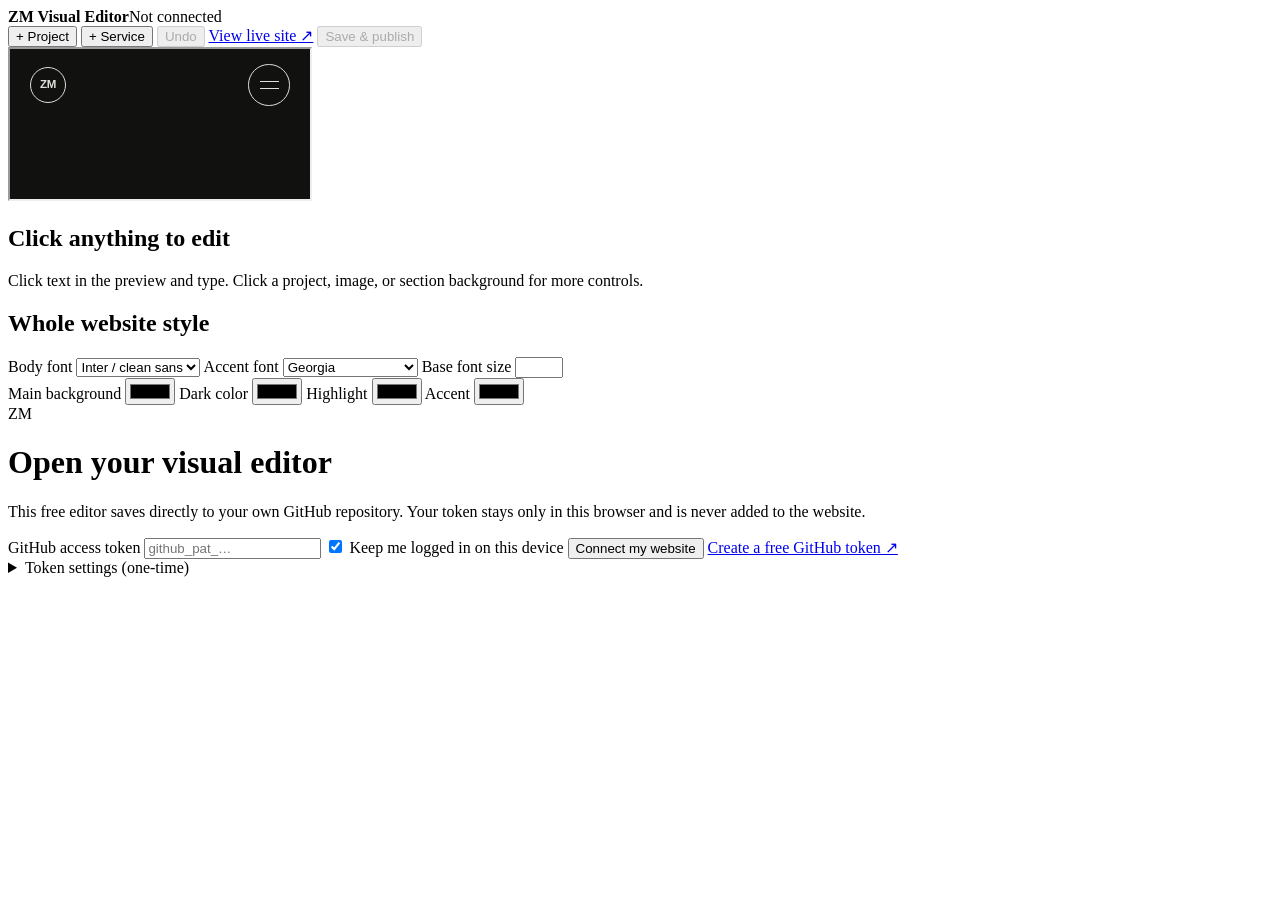
==== editor.html @ 40790f1c "Add free visual editor" ====
<!doctype html>
<html lang="en">
<head>
  <meta charset="UTF-8">
  <meta name="viewport" content="width=device-width, initial-scale=1.0">
  <meta name="robots" content="noindex,nofollow">
  <title>Zohaib Munir — Visual Editor</title>
  <link rel="stylesheet" href="editor.css">
  <script src="editor.js" defer></script>
</head>
<body>
  <header class="toolbar">
    <div><strong>ZM Visual Editor</strong><span class="status" data-status>Not connected</span></div>
    <nav>
      <button type="button" data-add-project>+ Project</button>
      <button type="button" data-add-service>+ Service</button>
      <button type="button" data-undo disabled>Undo</button>
      <a href="./" target="_blank" rel="noopener">View live site ↗</a>
      <button class="save" type="button" data-save disabled>Save &amp; publish</button>
      <button type="button" data-logout hidden>Log out</button>
    </nav>
  </header>

  <main class="workspace">
    <section class="preview-wrap" aria-label="Website preview">
      <iframe title="Editable website preview" src="index.html?editor-preview=1" data-preview></iframe>
    </section>
    <aside class="panel" data-panel>
      <h1>Click anything to edit</h1>
      <p>Click text in the preview and type. Click a project, image, or section background for more controls.</p>
      <div class="global-settings">
        <h2>Whole website style</h2>
        <label>Body font
          <select data-global="site.fontFamily">
            <option value='Inter, ui-sans-serif, -apple-system, BlinkMacSystemFont, "Segoe UI", sans-serif'>Inter / clean sans</option>
            <option value='Arial, Helvetica, sans-serif'>Arial</option>
            <option value='"Trebuchet MS", sans-serif'>Trebuchet</option>
            <option value='Georgia, serif'>Georgia</option>
          </select>
        </label>
        <label>Accent font
          <select data-global="site.accentFontFamily">
            <option value="Georgia, serif">Georgia</option>
            <option value='Inter, ui-sans-serif, sans-serif'>Inter</option>
            <option value='"Times New Roman", serif'>Times New Roman</option>
          </select>
        </label>
        <label>Base font size <input type="number" min="12" max="24" data-global="site.baseFontSize"></label>
        <div class="colors">
          <label>Main background <input type="color" data-global="site.paperColor"></label>
          <label>Dark color <input type="color" data-global="site.darkColor"></label>
          <label>Highlight <input type="color" data-global="site.primaryColor"></label>
          <label>Accent <input type="color" data-global="site.accentColor"></label>
        </div>
      </div>
    </aside>
  </main>

  <div class="login" data-login>
    <form data-login-form>
      <span class="logo">ZM</span>
      <h1>Open your visual editor</h1>
      <p>This free editor saves directly to your own GitHub repository. Your token stays only in this browser and is never added to the website.</p>
      <label>GitHub access token
        <input type="password" autocomplete="off" required data-token placeholder="github_pat_…">
      </label>
      <label class="remember"><input type="checkbox" data-remember checked> Keep me logged in on this device</label>
      <button type="submit">Connect my website</button>
      <a href="https://github.com/settings/personal-access-tokens/new" target="_blank" rel="noopener">Create a free GitHub token ↗</a>
      <details><summary>Token settings (one-time)</summary><p>Choose owner <b>zohaibmunnir</b>, select only <b>zohaib-munir-portfolio</b>, and give <b>Contents: Read and write</b> permission. GitHub does not require a card.</p></details>
      <p class="login-error" data-login-error role="alert"></p>
    </form>
  </div>
  <input type="file" accept="image/*" hidden data-file-input>
  <div class="toast" data-toast role="status" aria-live="polite"></div>
</body>
</html>
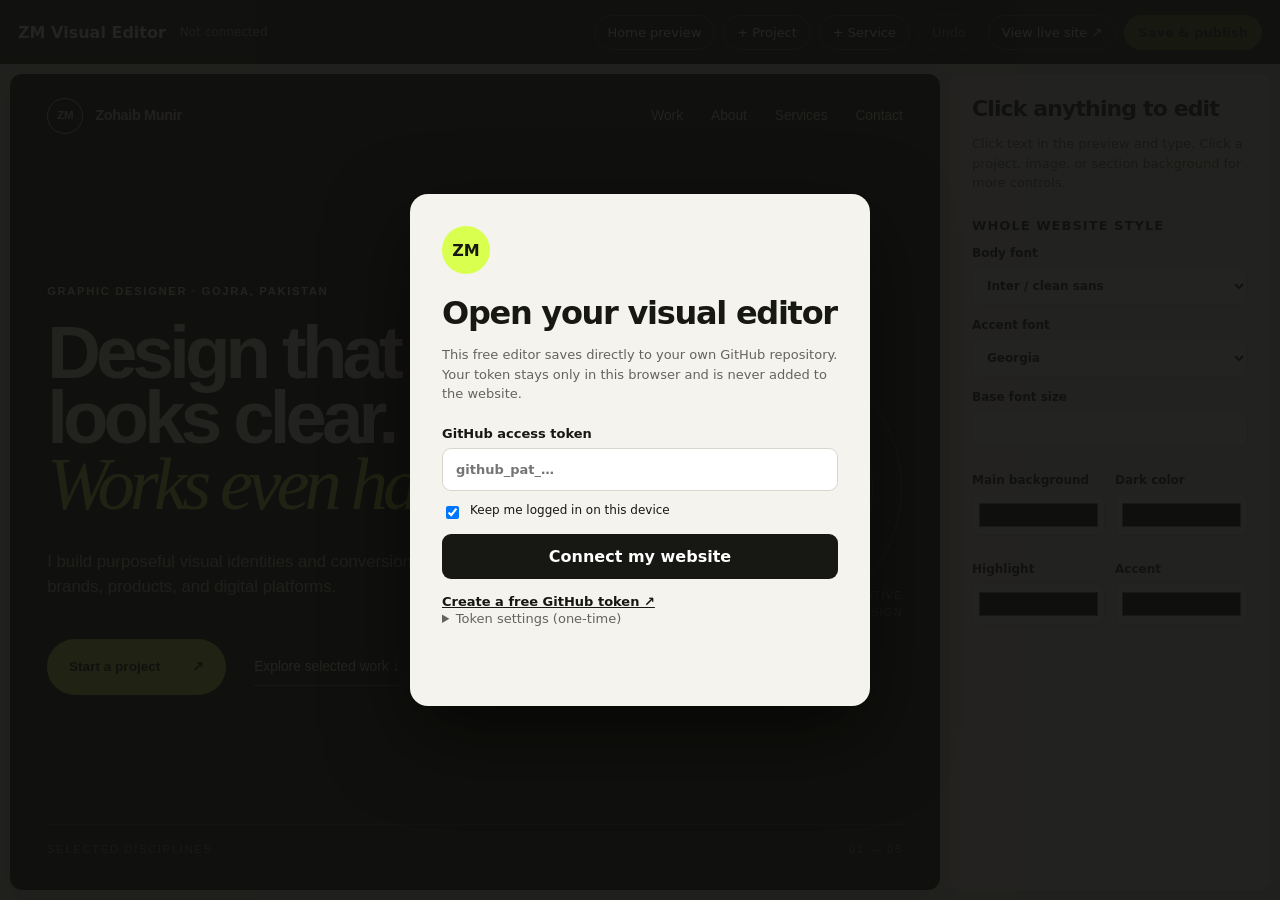
==== commit c02b0077: "Expand portfolio case studies and visual editor" ====
--- a/editor.html
+++ b/editor.html
@@ -12,6 +12,7 @@
   <header class="toolbar">
     <div><strong>ZM Visual Editor</strong><span class="status" data-status>Not connected</span></div>
     <nav>
+      <button type="button" data-show-home>Home preview</button>
       <button type="button" data-add-project>+ Project</button>
       <button type="button" data-add-service>+ Service</button>
       <button type="button" data-undo disabled>Undo</button>
--- a/editor.css
+++ b/editor.css
@@ -0,0 +1,56 @@
+:root { color-scheme: light; font-family: Inter, ui-sans-serif, system-ui, sans-serif; --ink:#171714; --paper:#f4f3ed; --acid:#d9ff4f; --line:#d8d7cf; }
+* { box-sizing: border-box; }
+body { margin:0; background:#deddd6; color:var(--ink); overflow:hidden; }
+button, input, select, a { font:inherit; }
+button, a { cursor:pointer; }
+.toolbar { height:64px; padding:0 18px; background:var(--ink); color:white; display:flex; align-items:center; justify-content:space-between; gap:16px; }
+.toolbar > div { display:flex; align-items:center; gap:14px; white-space:nowrap; }
+.status { font-size:12px; color:#aaa99f; }
+.toolbar nav { display:flex; gap:8px; align-items:center; }
+.toolbar button,.toolbar a { border:1px solid #44443f; background:transparent; color:white; border-radius:999px; padding:9px 13px; text-decoration:none; font-size:13px; }
+.toolbar .save { background:var(--acid); color:var(--ink); border-color:var(--acid); font-weight:800; }
+.toolbar button:disabled { opacity:.4; cursor:not-allowed; }
+.workspace { height:calc(100vh - 64px); display:grid; grid-template-columns:minmax(0,1fr) 320px; gap:10px; padding:10px; }
+.preview-wrap { background:white; border-radius:12px; overflow:hidden; box-shadow:0 8px 30px #0002; }
+iframe { width:100%; height:100%; border:0; background:white; }
+.panel { background:var(--paper); border-radius:12px; padding:22px; overflow:auto; }
+.panel h1 { font-size:22px; margin:0 0 8px; letter-spacing:-.04em; }
+.panel h2 { font-size:13px; margin:25px 0 12px; text-transform:uppercase; letter-spacing:.08em; }
+.panel p { color:#65645f; font-size:13px; line-height:1.5; }
+.panel label { display:grid; gap:7px; font-size:12px; font-weight:700; margin:13px 0; }
+.panel input,.panel select,.panel textarea { width:100%; padding:10px; border:1px solid var(--line); background:white; border-radius:8px; color:var(--ink); }
+.panel textarea { min-height:90px; resize:vertical; }
+.panel input[type=color] { height:42px; padding:4px; }
+.colors { display:grid; grid-template-columns:1fr 1fr; gap:0 10px; }
+.panel-actions { display:grid; grid-template-columns:1fr 1fr; gap:8px; margin-top:16px; }
+.panel button { border:1px solid var(--line); background:white; border-radius:8px; padding:10px; }
+.panel .danger { color:#a52020; border-color:#e0bcbc; }
+.panel .wide { grid-column:1/-1; }
+.panel-title { display:flex; align-items:flex-start; justify-content:space-between; gap:10px; margin-bottom:12px; }
+.panel-title span { color:#77766f; text-transform:uppercase; letter-spacing:.12em; font-size:10px; }
+.panel-title h1 { margin-top:3px; }
+.panel-title button { flex:0 0 auto; padding:8px; font-size:11px; }
+.two-fields { display:grid; grid-template-columns:1fr 1fr; gap:10px; }
+.hint { margin-top:-6px!important; font-size:11px!important; }
+.gallery-manager { display:grid; gap:10px; }
+.gallery-row { display:grid; grid-template-columns:64px 1fr; gap:10px; padding:9px; border:1px solid var(--line); background:white; border-radius:10px; }
+.gallery-row img { width:64px; height:64px; object-fit:cover; border-radius:7px; background:#ddd; }
+.gallery-row label { margin:0 0 7px; }
+.gallery-row input { padding:7px; font-size:11px; }
+.gallery-buttons { grid-column:1/-1; display:flex; justify-content:flex-end; gap:5px; }
+.gallery-buttons button { padding:5px 9px; }
+.login { position:fixed; inset:0; z-index:20; display:grid; place-items:center; background:#11110feb; padding:20px; }
+.login[hidden] { display:none; }
+.login form { width:min(460px,100%); background:var(--paper); border-radius:18px; padding:32px; box-shadow:0 30px 80px #0008; }
+.logo { display:grid; place-items:center; width:48px; aspect-ratio:1; background:var(--acid); border-radius:50%; font-weight:900; }
+.login h1 { margin:20px 0 8px; letter-spacing:-.04em; }
+.login p,.login details { color:#64635e; line-height:1.5; font-size:13px; }
+.login label:not(.remember) { display:grid; gap:7px; font-weight:700; font-size:13px; margin-top:22px; }
+.login input[type=password] { width:100%; border:1px solid var(--line); border-radius:9px; padding:13px; }
+.remember { display:flex; gap:8px; margin:12px 0; font-size:12px; }
+.login button { width:100%; padding:13px; border:0; border-radius:9px; background:var(--ink); color:white; font-weight:800; }
+.login a { display:block; margin-top:15px; color:var(--ink); font-weight:700; font-size:13px; }
+.login-error { color:#b22222!important; min-height:20px; }
+.toast { position:fixed; left:50%; bottom:22px; z-index:30; transform:translate(-50%,120px); background:#111; color:white; padding:11px 16px; border-radius:999px; font-size:13px; transition:.25s; }
+.toast.show { transform:translate(-50%,0); }
+@media(max-width:850px){ body{overflow:auto}.toolbar{height:auto;min-height:64px;align-items:flex-start;padding-block:12px}.toolbar nav{flex-wrap:wrap;justify-content:flex-end}.toolbar a{display:none}.workspace{height:auto;grid-template-columns:1fr;padding:6px}.preview-wrap{height:72vh}.panel{min-height:40vh} }
